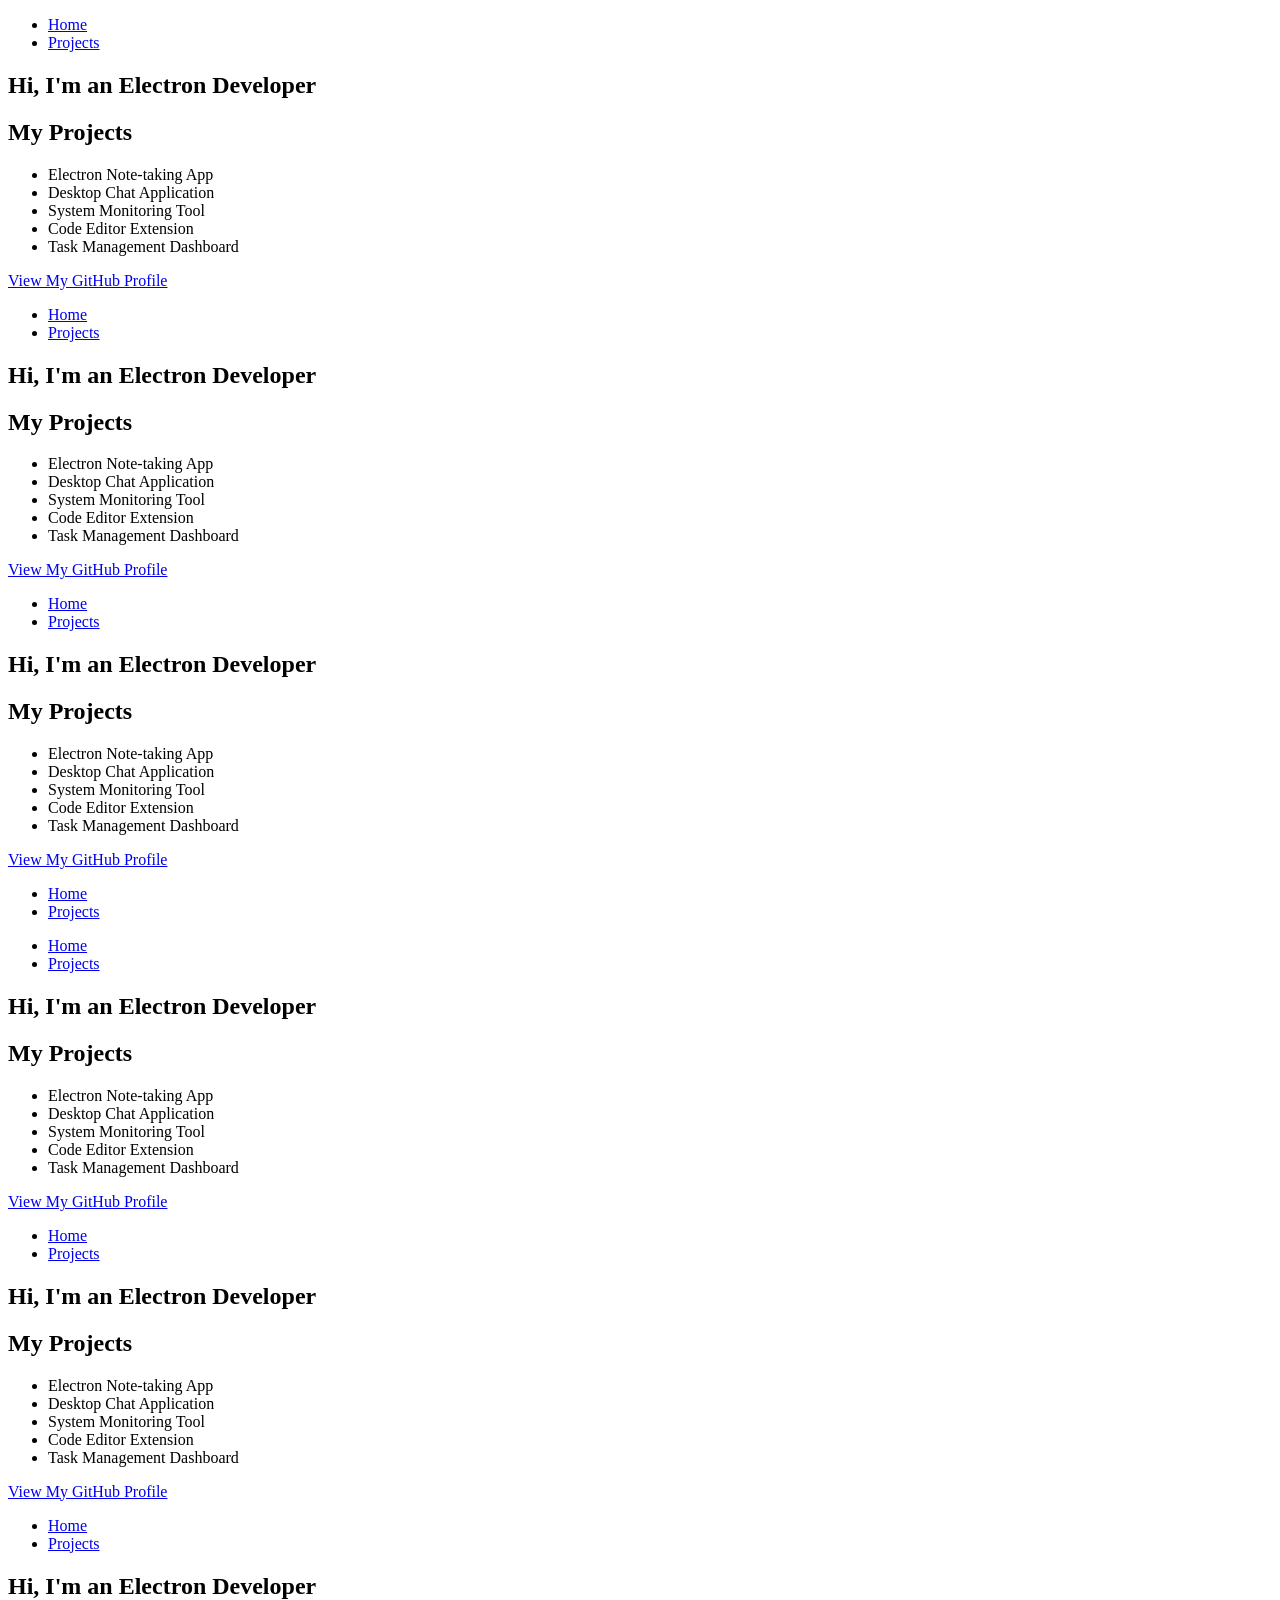
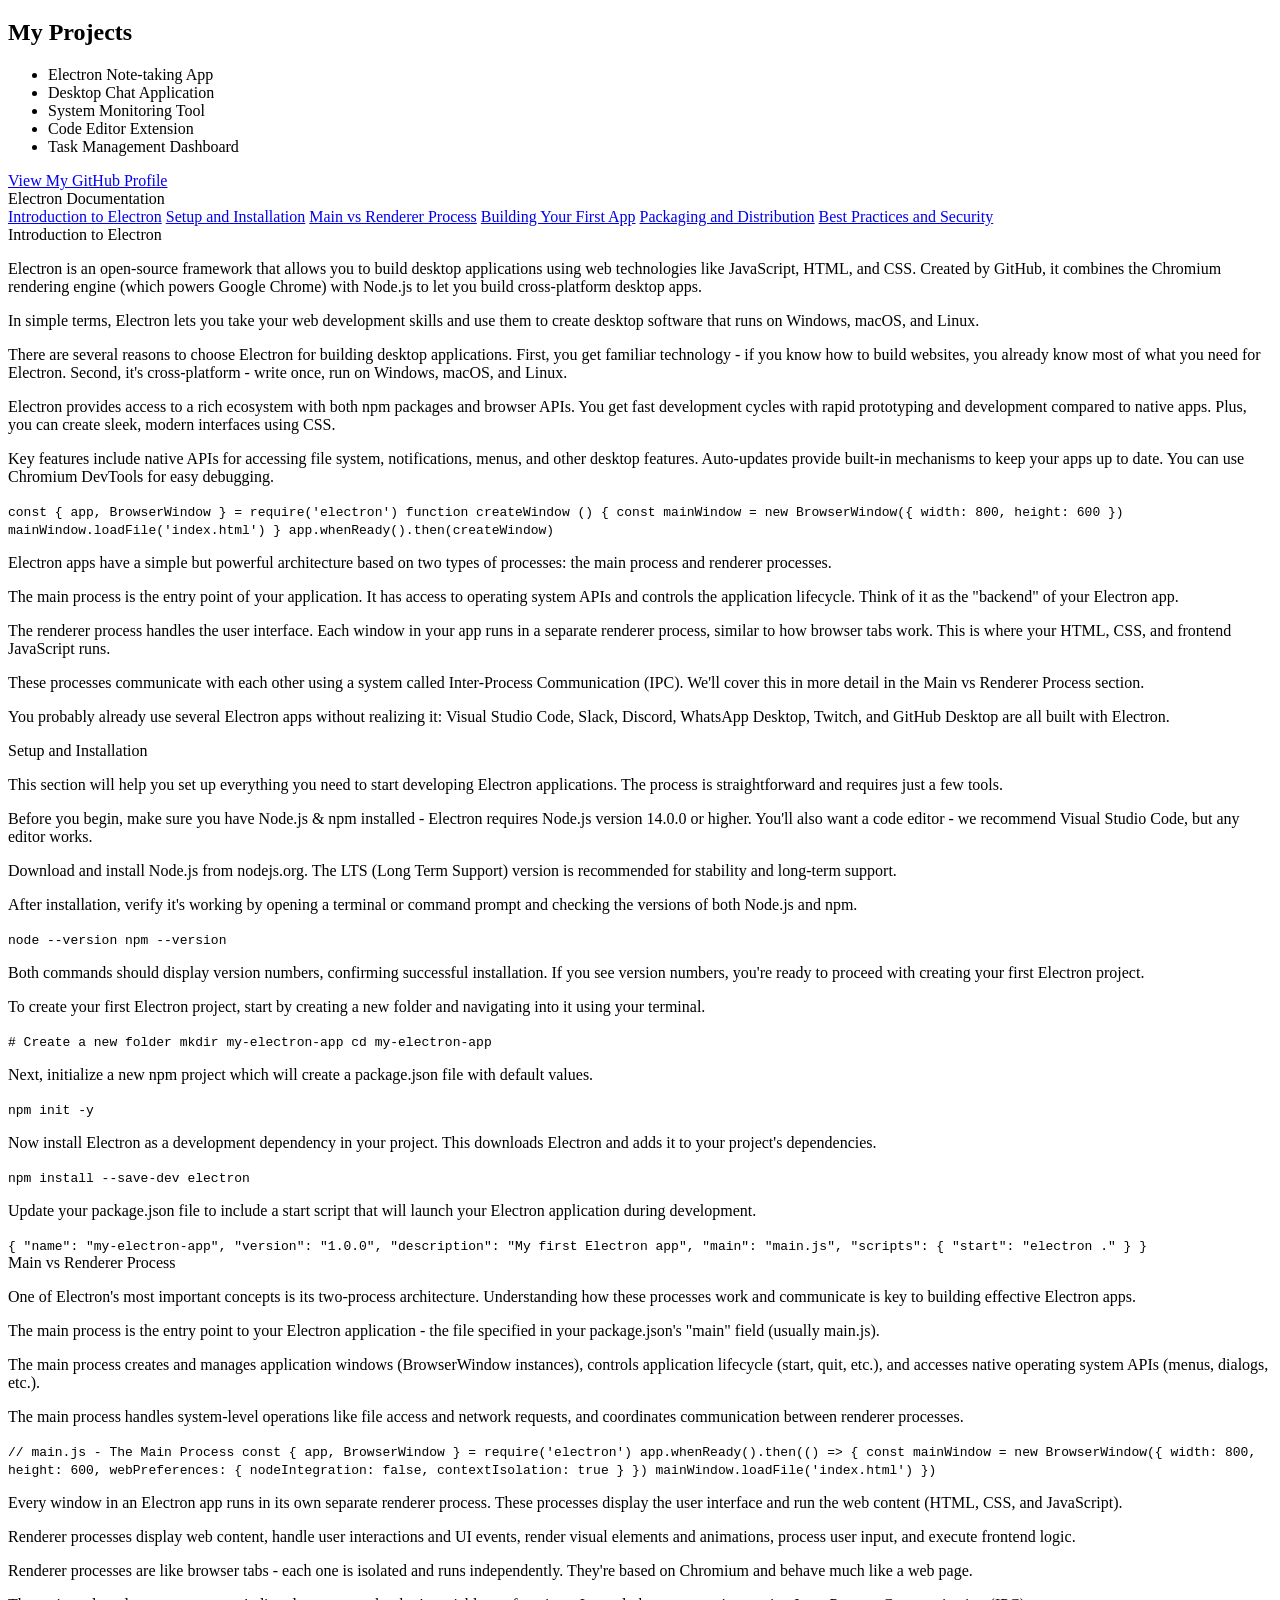
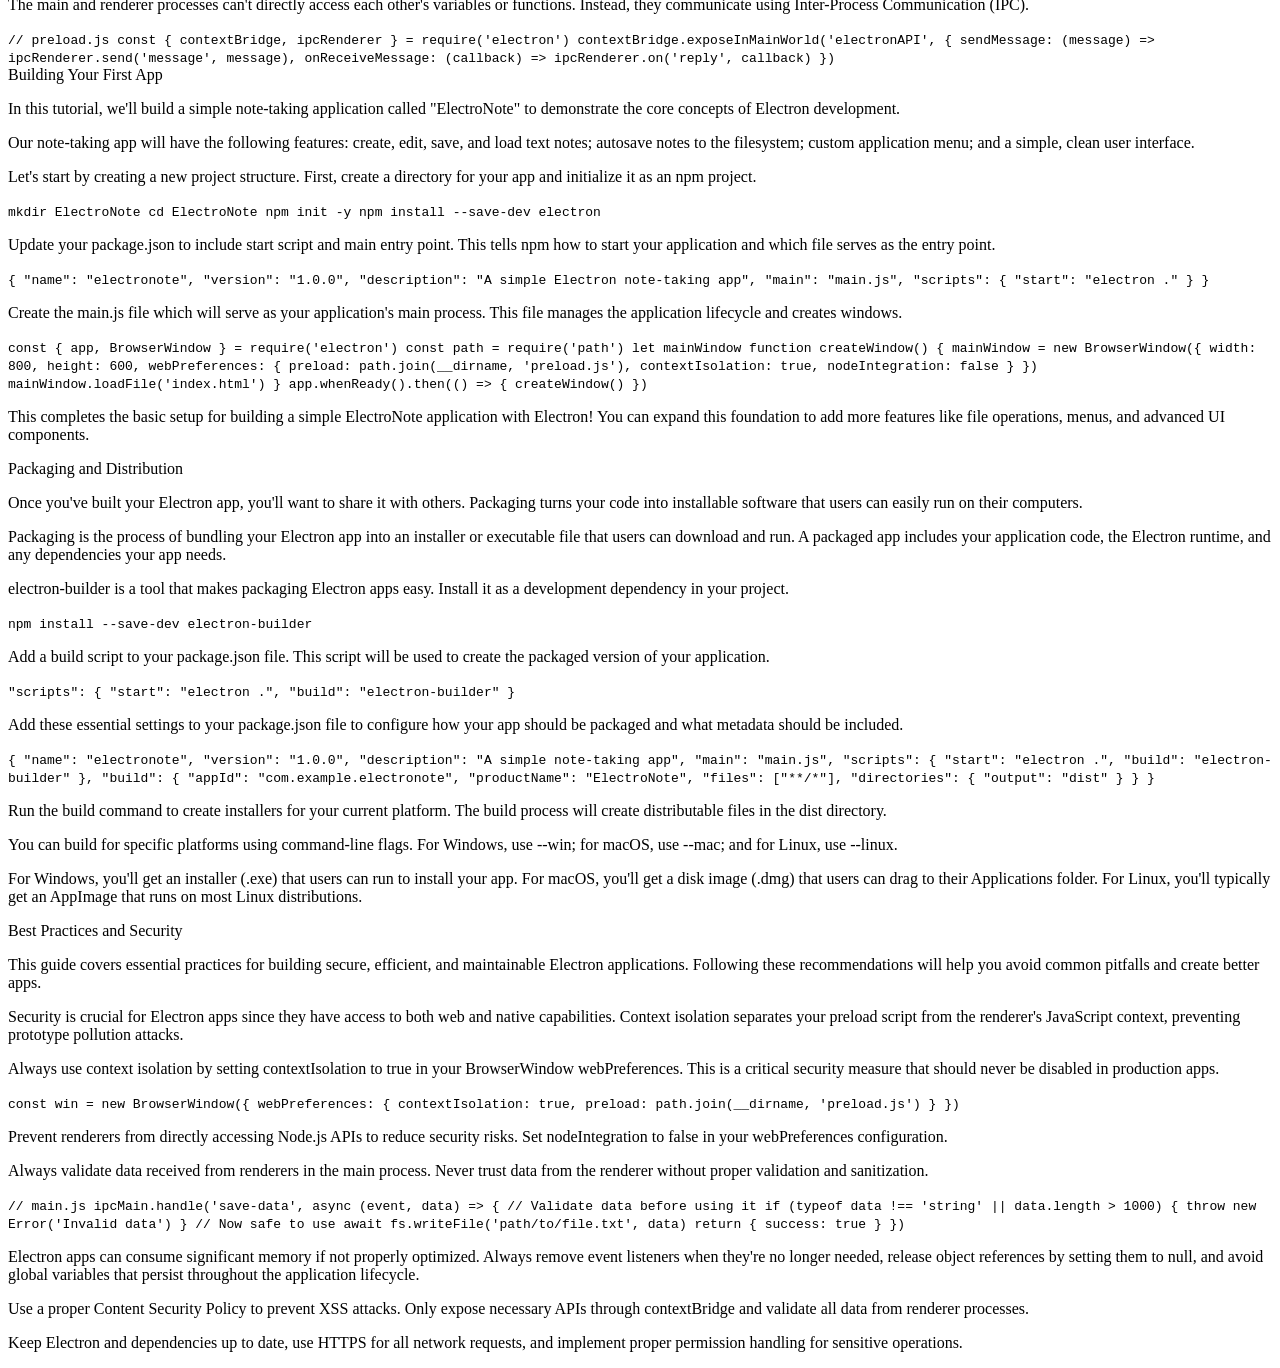
==== index.html @ 7d009755 "Create index.html" ====
<!DOCTYPE html>
<html lang="en">
<head>
  <meta charset="UTF-8">
  <meta name="viewport" content="width=device-width, initial-scale=1.0">
  <title>Electron Developer Portfolio</title>
  <link rel="stylesheet" href="styles.css">
  <style>
    @media screen and (max-width: 600px) {
      body {
        padding: 10px;
      }
      
      #navbar {
        flex-direction: column;
        align-items: center;
      }
      
      #welcome-section {
        padding: 30px 10px;
      }
      
      #projects {
        padding: 10px;
      }
      
      .project-tile {
        font-size: 0.9em;
        padding: 10px;
      }
    }
  </style>
</head>
<body>
  <nav id="navbar">
    <ul>
      <li><a href="#welcome-section">Home</a></li>
      <li><a href="#projects">Projects</a></li>
    </ul>
  </nav>

  <section id="welcome-section">
    <h1>Hi, I'm an Electron Developer</h1>
  </section>

  <section id="projects">
    <h2>My Projects</h2>
    <ul>
      <li class="project-tile">Electron Note-taking App</li>
      <li class="project-tile">Desktop Chat Application</li>
      <li class="project-tile">System Monitoring Tool</li>
      <li class="project-tile">Code Editor Extension</li>
      <li class="project-tile">Task Management Dashboard</li>
    </ul>
    <a href="https://github.com/yourusername" id="profile-link" target="_blank">View My GitHub Profile</a>
  </section>
</body>
</html>
<html lang="en">
<head>
  <meta charset="UTF-8">
  <meta name="viewport" content="width=device-width, initial-scale=1.0">
  <title>Electron Developer Portfolio</title>
  <link rel="stylesheet" href="styles.css">
  <style>
    @media screen and (max-width: 600px) {
      #navbar {
        flex-direction: column;
        align-items: center;
      }
      
      #welcome-section {
        padding: 30px 10px;
      }
      
      #projects {
        padding: 10px;
      }
      
      .project-tile {
        font-size: 0.9em;
        padding: 10px;
      }
    }
  </style>
</head>
<body>
  <nav id="navbar">
    <ul>
      <li><a href="#welcome-section">Home</a></li>
      <li><a href="#projects">Projects</a></li>
    </ul>
  </nav>

  <section id="welcome-section">
    <h1>Hi, I'm an Electron Developer</h1>
  </section>

  <section id="projects">
    <h2>My Projects</h2>
    <ul>
      <li class="project-tile">Electron Note-taking App</li>
      <li class="project-tile">Desktop Chat Application</li>
      <li class="project-tile">System Monitoring Tool</li>
      <li class="project-tile">Code Editor Extension</li>
      <li class="project-tile">Task Management Dashboard</li>
    </ul>
    <a href="https://github.com/yourusername" id="profile-link" target="_blank">View My GitHub Profile</a>
  </section>
</body>
</html>
<html lang="en">
<head>
  <meta charset="UTF-8">
  <meta name="viewport" content="width=device-width, initial-scale=1.0">
  <title>Electron Developer Portfolio</title>
  <link rel="stylesheet" href="styles.css">
  <style>
    @media screen and (max-width: 600px) {
      #navbar {
        flex-direction: column;
        align-items: center;
      }
      
      #welcome-section {
        padding: 30px 10px;
      }
      
      #projects {
        padding: 10px;
      }
      
      .project-tile {
        font-size: 0.9em;
        padding: 10px;
      }
    }
  </style>
  <style>
    @media screen and (max-width: 600px) {
      #navbar {
        flex-direction: column;
        align-items: center;
      }
      
      #welcome-section {
        padding: 30px 10px;
      }
      
      #projects {
        padding: 10px;
      }
      
      .project-tile {
        font-size: 0.9em;
        padding: 10px;
      }
    }
  </style>
</head>
<body>
  <nav id="navbar">
    <ul>
      <li><a href="#welcome-section">Home</a></li>
      <li><a href="#projects">Projects</a></li>
    </ul>
  </nav>

  <section id="welcome-section">
    <h1>Hi, I'm an Electron Developer</h1>
  </section>

  <section id="projects">
    <h2>My Projects</h2>
    <ul>
      <li class="project-tile">Electron Note-taking App</li>
      <li class="project-tile">Desktop Chat Application</li>
      <li class="project-tile">System Monitoring Tool</li>
      <li class="project-tile">Code Editor Extension</li>
      <li class="project-tile">Task Management Dashboard</li>
    </ul>
    <a href="https://github.com/yourusername" id="profile-link" target="_blank">View My GitHub Profile</a>
  </section>
</body>
</html>
<html lang="en">
<head>
  <meta charset="UTF-8">
  <meta name="viewport" content="width=device-width, initial-scale=1.0">
  <title>Electron Developer Portfolio</title>
  <link rel="stylesheet" href="styles.css">
</head>
<body>
<nav id="navbar">
  <ul>
    <li><a href="#welcome-section">Home</a></li>
    <li><a href="#projects">Projects</a></li>
  </ul>
    <ul>
      <li><a href="#welcome-section">Home</a></li>
      <li><a href="#projects">Projects</a></li>
    </ul>
  </nav>

  <section id="welcome-section">
    <h1>Hi, I'm an Electron Developer</h1>
  </section>

  <section id="projects">
    <h2>My Projects</h2>
    <ul>
      <li class="project-tile">Electron Note-taking App</li>
      <li class="project-tile">Desktop Chat Application</li>
      <li class="project-tile">System Monitoring Tool</li>
      <li class="project-tile">Code Editor Extension</li>
      <li class="project-tile">Task Management Dashboard</li>
    </ul>
    <a href="https://github.com/yourusername" id="profile-link" target="_blank">View My GitHub Profile</a>
  </section>
</body>
</html>
<html lang="en">
<head>
  <meta charset="UTF-8">
  <meta name="viewport" content="width=device-width, initial-scale=1.0">
  <title>Electron Developer Portfolio</title>
  <link rel="stylesheet" href="styles.css">
</head>
<body>
  <nav id="navbar">
    <ul>
      <li><a href="#welcome-section">Home</a></li>
      <li><a href="#projects">Projects</a></li>
    </ul>
  </nav>

  <section id="welcome-section">
    <h1>Hi, I'm an Electron Developer</h1>
  </section>

  <section id="projects">
    <h2>My Projects</h2>
    <ul>
      <li class="project-tile">Electron Note-taking App</li>
      <li class="project-tile">Desktop Chat Application</li>
      <li class="project-tile">System Monitoring Tool</li>
      <li class="project-tile">Code Editor Extension</li>
      <li class="project-tile">Task Management Dashboard</li>
    </ul>
    <a href="https://github.com/yourusername" id="profile-link" target="_blank">View My GitHub Profile</a>
  </section>
</body>
</html>
<html lang="en">
<head>
  <meta charset="UTF-8">
  <meta name="viewport" content="width=device-width, initial-scale=1.0">
  <title>Electron Developer Portfolio</title>
  <link rel="stylesheet" href="styles.css">
</head>
<body>
  <nav id="navbar">
    <ul>
      <li><a href="#welcome-section">Home</a></li>
      <li><a href="#projects">Projects</a></li>
    </ul>
  </nav>
  <section id="navbar"></section>

  <section id="welcome-section">
    <h1>Hi, I'm an Electron Developer</h1>
  </section>

  <section id="projects">
    <h2>My Projects</h2>
    <ul>
      <li class="project-tile">Electron Note-taking App</li>
      <li class="project-tile">Desktop Chat Application</li>
      <li class="project-tile">System Monitoring Tool</li>
      <li class="project-tile">Code Editor Extension</li>
      <li class="project-tile">Task Management Dashboard</li>
    </ul>
    <a href="https://github.com/yourusername" id="profile-link" target="_blank">View My GitHub Profile</a>
  </section>
</body>
</html>
<html lang="en">
<head>
  <meta charset="UTF-8">
  <meta name="viewport" content="width=device-width, initial-scale=1.0">
  <link rel="stylesheet" href="styles.css">
  <title>Electron App Development Documentation</title>
</head>
<body>
  <div class="container">
    <nav id="navbar">
      <header>Electron Documentation</header>
      <a class="nav-link" href="#Introduction_to_Electron">Introduction to Electron</a>
      <a class="nav-link" href="#Setup_and_Installation">Setup and Installation</a>
      <a class="nav-link" href="#Main_vs_Renderer_Process">Main vs Renderer Process</a>
      <a class="nav-link" href="#Building_Your_First_App">Building Your First App</a>
      <a class="nav-link" href="#Packaging_and_Distribution">Packaging and Distribution</a>
      <a class="nav-link" href="#Best_Practices_and_Security">Best Practices and Security</a>
    </nav>
    
    <main id="main-doc">
      <section class="main-section" id="Introduction_to_Electron">
        <header>Introduction to Electron</header>
        
        <p>Electron is an open-source framework that allows you to build desktop applications using web technologies like JavaScript, HTML, and CSS. Created by GitHub, it combines the Chromium rendering engine (which powers Google Chrome) with Node.js to let you build cross-platform desktop apps.</p>
        
        <p>In simple terms, Electron lets you take your web development skills and use them to create desktop software that runs on Windows, macOS, and Linux.</p>
        
        <p>There are several reasons to choose Electron for building desktop applications. First, you get familiar technology - if you know how to build websites, you already know most of what you need for Electron. Second, it's cross-platform - write once, run on Windows, macOS, and Linux.</p>
        
        <p>Electron provides access to a rich ecosystem with both npm packages and browser APIs. You get fast development cycles with rapid prototyping and development compared to native apps. Plus, you can create sleek, modern interfaces using CSS.</p>
        
        <p>Key features include native APIs for accessing file system, notifications, menus, and other desktop features. Auto-updates provide built-in mechanisms to keep your apps up to date. You can use Chromium DevTools for easy debugging.</p>
        
        <code>const { app, BrowserWindow } = require('electron')

function createWindow () {
  const mainWindow = new BrowserWindow({
    width: 800,
    height: 600
  })
  mainWindow.loadFile('index.html')
}

app.whenReady().then(createWindow)</code>
        
        <p>Electron apps have a simple but powerful architecture based on two types of processes: the main process and renderer processes.</p>
        
        <p>The main process is the entry point of your application. It has access to operating system APIs and controls the application lifecycle. Think of it as the "backend" of your Electron app.</p>
        
        <p>The renderer process handles the user interface. Each window in your app runs in a separate renderer process, similar to how browser tabs work. This is where your HTML, CSS, and frontend JavaScript runs.</p>
        
        <p>These processes communicate with each other using a system called Inter-Process Communication (IPC). We'll cover this in more detail in the Main vs Renderer Process section.</p>
        
        <p>You probably already use several Electron apps without realizing it: Visual Studio Code, Slack, Discord, WhatsApp Desktop, Twitch, and GitHub Desktop are all built with Electron.</p>
      </section>

      <section class="main-section" id="Setup_and_Installation">
        <header>Setup and Installation</header>
        
        <p>This section will help you set up everything you need to start developing Electron applications. The process is straightforward and requires just a few tools.</p>
        
        <p>Before you begin, make sure you have Node.js & npm installed - Electron requires Node.js version 14.0.0 or higher. You'll also want a code editor - we recommend Visual Studio Code, but any editor works.</p>
        
        <p>Download and install Node.js from nodejs.org. The LTS (Long Term Support) version is recommended for stability and long-term support.</p>
        
        <p>After installation, verify it's working by opening a terminal or command prompt and checking the versions of both Node.js and npm.</p>
        
        <code>node --version
npm --version</code>
        
        <p>Both commands should display version numbers, confirming successful installation. If you see version numbers, you're ready to proceed with creating your first Electron project.</p>
        
        <p>To create your first Electron project, start by creating a new folder and navigating into it using your terminal.</p>
        
        <code># Create a new folder
mkdir my-electron-app
cd my-electron-app</code>
        
        <p>Next, initialize a new npm project which will create a package.json file with default values.</p>
        
        <code>npm init -y</code>
        
        <p>Now install Electron as a development dependency in your project. This downloads Electron and adds it to your project's dependencies.</p>
        
        <code>npm install --save-dev electron</code>
        
        <p>Update your package.json file to include a start script that will launch your Electron application during development.</p>
        
        <code>{
  "name": "my-electron-app",
  "version": "1.0.0",
  "description": "My first Electron app",
  "main": "main.js",
  "scripts": {
    "start": "electron ."
  }
}</code>
      </section>

      <section class="main-section" id="Main_vs_Renderer_Process">
        <header>Main vs Renderer Process</header>
        
        <p>One of Electron's most important concepts is its two-process architecture. Understanding how these processes work and communicate is key to building effective Electron apps.</p>
        
        <p>The main process is the entry point to your Electron application - the file specified in your package.json's "main" field (usually main.js).</p>
        
        <p>The main process creates and manages application windows (BrowserWindow instances), controls application lifecycle (start, quit, etc.), and accesses native operating system APIs (menus, dialogs, etc.).</p>
        
        <p>The main process handles system-level operations like file access and network requests, and coordinates communication between renderer processes.</p>
        
        <code>// main.js - The Main Process
const { app, BrowserWindow } = require('electron')

app.whenReady().then(() => {
  const mainWindow = new BrowserWindow({
    width: 800,
    height: 600,
    webPreferences: {
      nodeIntegration: false,
      contextIsolation: true
    }
  })
  
  mainWindow.loadFile('index.html')
})</code>
        
        <p>Every window in an Electron app runs in its own separate renderer process. These processes display the user interface and run the web content (HTML, CSS, and JavaScript).</p>
        
        <p>Renderer processes display web content, handle user interactions and UI events, render visual elements and animations, process user input, and execute frontend logic.</p>
        
        <p>Renderer processes are like browser tabs - each one is isolated and runs independently. They're based on Chromium and behave much like a web page.</p>
        
        <p>The main and renderer processes can't directly access each other's variables or functions. Instead, they communicate using Inter-Process Communication (IPC).</p>
        
        <code>// preload.js
const { contextBridge, ipcRenderer } = require('electron')

contextBridge.exposeInMainWorld('electronAPI', {
  sendMessage: (message) => ipcRenderer.send('message', message),
  onReceiveMessage: (callback) => ipcRenderer.on('reply', callback)
})</code>
      </section>

      <section class="main-section" id="Building_Your_First_App">
        <header>Building Your First App</header>
        
        <p>In this tutorial, we'll build a simple note-taking application called "ElectroNote" to demonstrate the core concepts of Electron development.</p>
        
        <p>Our note-taking app will have the following features: create, edit, save, and load text notes; autosave notes to the filesystem; custom application menu; and a simple, clean user interface.</p>
        
        <p>Let's start by creating a new project structure. First, create a directory for your app and initialize it as an npm project.</p>
        
        <code>mkdir ElectroNote
cd ElectroNote
npm init -y
npm install --save-dev electron</code>
        
        <p>Update your package.json to include start script and main entry point. This tells npm how to start your application and which file serves as the entry point.</p>
        
        <code>{
  "name": "electronote",
  "version": "1.0.0",
  "description": "A simple Electron note-taking app",
  "main": "main.js",
  "scripts": {
    "start": "electron ."
  }
}</code>
        
        <p>Create the main.js file which will serve as your application's main process. This file manages the application lifecycle and creates windows.</p>
        
        <code>const { app, BrowserWindow } = require('electron')
const path = require('path')

let mainWindow

function createWindow() {
  mainWindow = new BrowserWindow({
    width: 800,
    height: 600,
    webPreferences: {
      preload: path.join(__dirname, 'preload.js'),
      contextIsolation: true,
      nodeIntegration: false
    }
  })

  mainWindow.loadFile('index.html')
}

app.whenReady().then(() => {
  createWindow()
})</code>
        
        <p>This completes the basic setup for building a simple ElectroNote application with Electron! You can expand this foundation to add more features like file operations, menus, and advanced UI components.</p>
      </section>

      <section class="main-section" id="Packaging_and_Distribution">
        <header>Packaging and Distribution</header>
        
        <p>Once you've built your Electron app, you'll want to share it with others. Packaging turns your code into installable software that users can easily run on their computers.</p>
        
        <p>Packaging is the process of bundling your Electron app into an installer or executable file that users can download and run. A packaged app includes your application code, the Electron runtime, and any dependencies your app needs.</p>
        
        <p>electron-builder is a tool that makes packaging Electron apps easy. Install it as a development dependency in your project.</p>
        
        <code>npm install --save-dev electron-builder</code>
        
        <p>Add a build script to your package.json file. This script will be used to create the packaged version of your application.</p>
        
        <code>"scripts": {
  "start": "electron .",
  "build": "electron-builder"
}</code>
        
        <p>Add these essential settings to your package.json file to configure how your app should be packaged and what metadata should be included.</p>
        
        <code>{
  "name": "electronote",
  "version": "1.0.0",
  "description": "A simple note-taking app",
  "main": "main.js",
  "scripts": {
    "start": "electron .",
    "build": "electron-builder"
  },
  "build": {
    "appId": "com.example.electronote",
    "productName": "ElectroNote",
    "files": ["**/*"],
    "directories": {
      "output": "dist"
    }
  }
}</code>
        
        <p>Run the build command to create installers for your current platform. The build process will create distributable files in the dist directory.</p>
        
        <p>You can build for specific platforms using command-line flags. For Windows, use --win; for macOS, use --mac; and for Linux, use --linux.</p>
        
        <p>For Windows, you'll get an installer (.exe) that users can run to install your app. For macOS, you'll get a disk image (.dmg) that users can drag to their Applications folder. For Linux, you'll typically get an AppImage that runs on most Linux distributions.</p>
      </section>

      <section class="main-section" id="Best_Practices_and_Security">
        <header>Best Practices and Security</header>
        
        <p>This guide covers essential practices for building secure, efficient, and maintainable Electron applications. Following these recommendations will help you avoid common pitfalls and create better apps.</p>
        
        <p>Security is crucial for Electron apps since they have access to both web and native capabilities. Context isolation separates your preload script from the renderer's JavaScript context, preventing prototype pollution attacks.</p>
        
        <p>Always use context isolation by setting contextIsolation to true in your BrowserWindow webPreferences. This is a critical security measure that should never be disabled in production apps.</p>
        
        <code>const win = new BrowserWindow({
  webPreferences: {
    contextIsolation: true,
    preload: path.join(__dirname, 'preload.js')
  }
})</code>
        
        <p>Prevent renderers from directly accessing Node.js APIs to reduce security risks. Set nodeIntegration to false in your webPreferences configuration.</p>
        
        <p>Always validate data received from renderers in the main process. Never trust data from the renderer without proper validation and sanitization.</p>
        
        <code>// main.js
ipcMain.handle('save-data', async (event, data) => {
  // Validate data before using it
  if (typeof data !== 'string' || data.length > 1000) {
    throw new Error('Invalid data')
  }
  
  // Now safe to use
  await fs.writeFile('path/to/file.txt', data)
  return { success: true }
})</code>
        
        <p>Electron apps can consume significant memory if not properly optimized. Always remove event listeners when they're no longer needed, release object references by setting them to null, and avoid global variables that persist throughout the application lifecycle.</p>
        
        <p>Use a proper Content Security Policy to prevent XSS attacks. Only expose necessary APIs through contextBridge and validate all data from renderer processes.</p>
        
        <p>Keep Electron and dependencies up to date, use HTTPS for all network requests, and implement proper permission handling for sensitive operations.</p>
      </section>
    </main>
  </div>
</body>
</html>
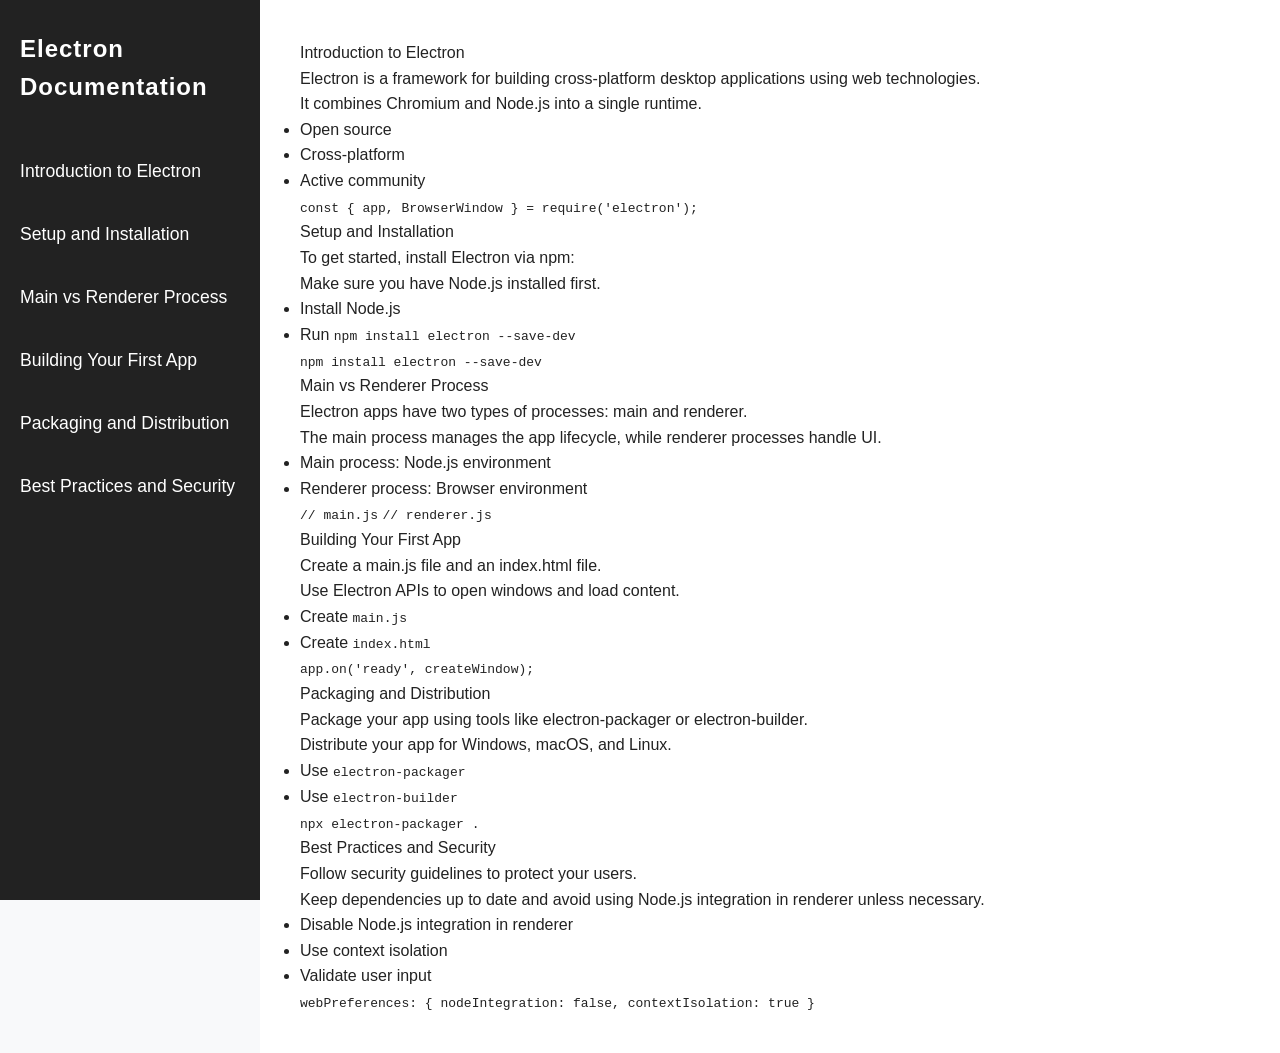
==== commit 562f7ac4: "last edit" ====
--- a/index.html
+++ b/index.html
@@ -3,293 +3,8 @@
 <head>
   <meta charset="UTF-8">
   <meta name="viewport" content="width=device-width, initial-scale=1.0">
-  <title>Electron Developer Portfolio</title>
+  <title>Electron App Development Documentation</title>
   <link rel="stylesheet" href="styles.css">
-  <style>
-    @media screen and (max-width: 600px) {
-      body {
-        padding: 10px;
-      }
-      
-      #navbar {
-        flex-direction: column;
-        align-items: center;
-      }
-      
-      #welcome-section {
-        padding: 30px 10px;
-      }
-      
-      #projects {
-        padding: 10px;
-      }
-      
-      .project-tile {
-        font-size: 0.9em;
-        padding: 10px;
-      }
-    }
-  </style>
-</head>
-<body>
-  <nav id="navbar">
-    <ul>
-      <li><a href="#welcome-section">Home</a></li>
-      <li><a href="#projects">Projects</a></li>
-    </ul>
-  </nav>
-
-  <section id="welcome-section">
-    <h1>Hi, I'm an Electron Developer</h1>
-  </section>
-
-  <section id="projects">
-    <h2>My Projects</h2>
-    <ul>
-      <li class="project-tile">Electron Note-taking App</li>
-      <li class="project-tile">Desktop Chat Application</li>
-      <li class="project-tile">System Monitoring Tool</li>
-      <li class="project-tile">Code Editor Extension</li>
-      <li class="project-tile">Task Management Dashboard</li>
-    </ul>
-    <a href="https://github.com/yourusername" id="profile-link" target="_blank">View My GitHub Profile</a>
-  </section>
-</body>
-</html>
-<html lang="en">
-<head>
-  <meta charset="UTF-8">
-  <meta name="viewport" content="width=device-width, initial-scale=1.0">
-  <title>Electron Developer Portfolio</title>
-  <link rel="stylesheet" href="styles.css">
-  <style>
-    @media screen and (max-width: 600px) {
-      #navbar {
-        flex-direction: column;
-        align-items: center;
-      }
-      
-      #welcome-section {
-        padding: 30px 10px;
-      }
-      
-      #projects {
-        padding: 10px;
-      }
-      
-      .project-tile {
-        font-size: 0.9em;
-        padding: 10px;
-      }
-    }
-  </style>
-</head>
-<body>
-  <nav id="navbar">
-    <ul>
-      <li><a href="#welcome-section">Home</a></li>
-      <li><a href="#projects">Projects</a></li>
-    </ul>
-  </nav>
-
-  <section id="welcome-section">
-    <h1>Hi, I'm an Electron Developer</h1>
-  </section>
-
-  <section id="projects">
-    <h2>My Projects</h2>
-    <ul>
-      <li class="project-tile">Electron Note-taking App</li>
-      <li class="project-tile">Desktop Chat Application</li>
-      <li class="project-tile">System Monitoring Tool</li>
-      <li class="project-tile">Code Editor Extension</li>
-      <li class="project-tile">Task Management Dashboard</li>
-    </ul>
-    <a href="https://github.com/yourusername" id="profile-link" target="_blank">View My GitHub Profile</a>
-  </section>
-</body>
-</html>
-<html lang="en">
-<head>
-  <meta charset="UTF-8">
-  <meta name="viewport" content="width=device-width, initial-scale=1.0">
-  <title>Electron Developer Portfolio</title>
-  <link rel="stylesheet" href="styles.css">
-  <style>
-    @media screen and (max-width: 600px) {
-      #navbar {
-        flex-direction: column;
-        align-items: center;
-      }
-      
-      #welcome-section {
-        padding: 30px 10px;
-      }
-      
-      #projects {
-        padding: 10px;
-      }
-      
-      .project-tile {
-        font-size: 0.9em;
-        padding: 10px;
-      }
-    }
-  </style>
-  <style>
-    @media screen and (max-width: 600px) {
-      #navbar {
-        flex-direction: column;
-        align-items: center;
-      }
-      
-      #welcome-section {
-        padding: 30px 10px;
-      }
-      
-      #projects {
-        padding: 10px;
-      }
-      
-      .project-tile {
-        font-size: 0.9em;
-        padding: 10px;
-      }
-    }
-  </style>
-</head>
-<body>
-  <nav id="navbar">
-    <ul>
-      <li><a href="#welcome-section">Home</a></li>
-      <li><a href="#projects">Projects</a></li>
-    </ul>
-  </nav>
-
-  <section id="welcome-section">
-    <h1>Hi, I'm an Electron Developer</h1>
-  </section>
-
-  <section id="projects">
-    <h2>My Projects</h2>
-    <ul>
-      <li class="project-tile">Electron Note-taking App</li>
-      <li class="project-tile">Desktop Chat Application</li>
-      <li class="project-tile">System Monitoring Tool</li>
-      <li class="project-tile">Code Editor Extension</li>
-      <li class="project-tile">Task Management Dashboard</li>
-    </ul>
-    <a href="https://github.com/yourusername" id="profile-link" target="_blank">View My GitHub Profile</a>
-  </section>
-</body>
-</html>
-<html lang="en">
-<head>
-  <meta charset="UTF-8">
-  <meta name="viewport" content="width=device-width, initial-scale=1.0">
-  <title>Electron Developer Portfolio</title>
-  <link rel="stylesheet" href="styles.css">
-</head>
-<body>
-<nav id="navbar">
-  <ul>
-    <li><a href="#welcome-section">Home</a></li>
-    <li><a href="#projects">Projects</a></li>
-  </ul>
-    <ul>
-      <li><a href="#welcome-section">Home</a></li>
-      <li><a href="#projects">Projects</a></li>
-    </ul>
-  </nav>
-
-  <section id="welcome-section">
-    <h1>Hi, I'm an Electron Developer</h1>
-  </section>
-
-  <section id="projects">
-    <h2>My Projects</h2>
-    <ul>
-      <li class="project-tile">Electron Note-taking App</li>
-      <li class="project-tile">Desktop Chat Application</li>
-      <li class="project-tile">System Monitoring Tool</li>
-      <li class="project-tile">Code Editor Extension</li>
-      <li class="project-tile">Task Management Dashboard</li>
-    </ul>
-    <a href="https://github.com/yourusername" id="profile-link" target="_blank">View My GitHub Profile</a>
-  </section>
-</body>
-</html>
-<html lang="en">
-<head>
-  <meta charset="UTF-8">
-  <meta name="viewport" content="width=device-width, initial-scale=1.0">
-  <title>Electron Developer Portfolio</title>
-  <link rel="stylesheet" href="styles.css">
-</head>
-<body>
-  <nav id="navbar">
-    <ul>
-      <li><a href="#welcome-section">Home</a></li>
-      <li><a href="#projects">Projects</a></li>
-    </ul>
-  </nav>
-
-  <section id="welcome-section">
-    <h1>Hi, I'm an Electron Developer</h1>
-  </section>
-
-  <section id="projects">
-    <h2>My Projects</h2>
-    <ul>
-      <li class="project-tile">Electron Note-taking App</li>
-      <li class="project-tile">Desktop Chat Application</li>
-      <li class="project-tile">System Monitoring Tool</li>
-      <li class="project-tile">Code Editor Extension</li>
-      <li class="project-tile">Task Management Dashboard</li>
-    </ul>
-    <a href="https://github.com/yourusername" id="profile-link" target="_blank">View My GitHub Profile</a>
-  </section>
-</body>
-</html>
-<html lang="en">
-<head>
-  <meta charset="UTF-8">
-  <meta name="viewport" content="width=device-width, initial-scale=1.0">
-  <title>Electron Developer Portfolio</title>
-  <link rel="stylesheet" href="styles.css">
-</head>
-<body>
-  <nav id="navbar">
-    <ul>
-      <li><a href="#welcome-section">Home</a></li>
-      <li><a href="#projects">Projects</a></li>
-    </ul>
-  </nav>
-  <section id="navbar"></section>
-
-  <section id="welcome-section">
-    <h1>Hi, I'm an Electron Developer</h1>
-  </section>
-
-  <section id="projects">
-    <h2>My Projects</h2>
-    <ul>
-      <li class="project-tile">Electron Note-taking App</li>
-      <li class="project-tile">Desktop Chat Application</li>
-      <li class="project-tile">System Monitoring Tool</li>
-      <li class="project-tile">Code Editor Extension</li>
-      <li class="project-tile">Task Management Dashboard</li>
-    </ul>
-    <a href="https://github.com/yourusername" id="profile-link" target="_blank">View My GitHub Profile</a>
-  </section>
-</body>
-</html>
-<html lang="en">
-<head>
-  <meta charset="UTF-8">
-  <meta name="viewport" content="width=device-width, initial-scale=1.0">
-  <link rel="stylesheet" href="styles.css">
-  <title>Electron App Development Documentation</title>
 </head>
 <body>
   <div class="container">
@@ -304,269 +19,77 @@
     </nav>
     
     <main id="main-doc">
+
       <section class="main-section" id="Introduction_to_Electron">
         <header>Introduction to Electron</header>
-        
-        <p>Electron is an open-source framework that allows you to build desktop applications using web technologies like JavaScript, HTML, and CSS. Created by GitHub, it combines the Chromium rendering engine (which powers Google Chrome) with Node.js to let you build cross-platform desktop apps.</p>
-        
-        <p>In simple terms, Electron lets you take your web development skills and use them to create desktop software that runs on Windows, macOS, and Linux.</p>
-        
-        <p>There are several reasons to choose Electron for building desktop applications. First, you get familiar technology - if you know how to build websites, you already know most of what you need for Electron. Second, it's cross-platform - write once, run on Windows, macOS, and Linux.</p>
-        
-        <p>Electron provides access to a rich ecosystem with both npm packages and browser APIs. You get fast development cycles with rapid prototyping and development compared to native apps. Plus, you can create sleek, modern interfaces using CSS.</p>
-        
-        <p>Key features include native APIs for accessing file system, notifications, menus, and other desktop features. Auto-updates provide built-in mechanisms to keep your apps up to date. You can use Chromium DevTools for easy debugging.</p>
-        
-        <code>const { app, BrowserWindow } = require('electron')
-
-function createWindow () {
-  const mainWindow = new BrowserWindow({
-    width: 800,
-    height: 600
-  })
-  mainWindow.loadFile('index.html')
-}
-
-app.whenReady().then(createWindow)</code>
-        
-        <p>Electron apps have a simple but powerful architecture based on two types of processes: the main process and renderer processes.</p>
-        
-        <p>The main process is the entry point of your application. It has access to operating system APIs and controls the application lifecycle. Think of it as the "backend" of your Electron app.</p>
-        
-        <p>The renderer process handles the user interface. Each window in your app runs in a separate renderer process, similar to how browser tabs work. This is where your HTML, CSS, and frontend JavaScript runs.</p>
-        
-        <p>These processes communicate with each other using a system called Inter-Process Communication (IPC). We'll cover this in more detail in the Main vs Renderer Process section.</p>
-        
-        <p>You probably already use several Electron apps without realizing it: Visual Studio Code, Slack, Discord, WhatsApp Desktop, Twitch, and GitHub Desktop are all built with Electron.</p>
+        <p>Electron is a framework for building cross-platform desktop applications using web technologies.</p>
+        <p>It combines Chromium and Node.js into a single runtime.</p>
+        <ul>
+          <li>Open source</li>
+          <li>Cross-platform</li>
+          <li>Active community</li>
+        </ul>
+        <code>const { app, BrowserWindow } = require('electron');</code>
       </section>
 
       <section class="main-section" id="Setup_and_Installation">
         <header>Setup and Installation</header>
-        
-        <p>This section will help you set up everything you need to start developing Electron applications. The process is straightforward and requires just a few tools.</p>
-        
-        <p>Before you begin, make sure you have Node.js & npm installed - Electron requires Node.js version 14.0.0 or higher. You'll also want a code editor - we recommend Visual Studio Code, but any editor works.</p>
-        
-        <p>Download and install Node.js from nodejs.org. The LTS (Long Term Support) version is recommended for stability and long-term support.</p>
-        
-        <p>After installation, verify it's working by opening a terminal or command prompt and checking the versions of both Node.js and npm.</p>
-        
-        <code>node --version
-npm --version</code>
-        
-        <p>Both commands should display version numbers, confirming successful installation. If you see version numbers, you're ready to proceed with creating your first Electron project.</p>
-        
-        <p>To create your first Electron project, start by creating a new folder and navigating into it using your terminal.</p>
-        
-        <code># Create a new folder
-mkdir my-electron-app
-cd my-electron-app</code>
-        
-        <p>Next, initialize a new npm project which will create a package.json file with default values.</p>
-        
-        <code>npm init -y</code>
-        
-        <p>Now install Electron as a development dependency in your project. This downloads Electron and adds it to your project's dependencies.</p>
-        
-        <code>npm install --save-dev electron</code>
-        
-        <p>Update your package.json file to include a start script that will launch your Electron application during development.</p>
-        
-        <code>{
-  "name": "my-electron-app",
-  "version": "1.0.0",
-  "description": "My first Electron app",
-  "main": "main.js",
-  "scripts": {
-    "start": "electron ."
-  }
-}</code>
+        <p>To get started, install Electron via npm:</p>
+        <p>Make sure you have Node.js installed first.</p>
+        <ul>
+          <li>Install Node.js</li>
+          <li>Run <code>npm install electron --save-dev</code></li>
+        </ul>
+        <code>npm install electron --save-dev</code>
       </section>
 
       <section class="main-section" id="Main_vs_Renderer_Process">
         <header>Main vs Renderer Process</header>
-        
-        <p>One of Electron's most important concepts is its two-process architecture. Understanding how these processes work and communicate is key to building effective Electron apps.</p>
-        
-        <p>The main process is the entry point to your Electron application - the file specified in your package.json's "main" field (usually main.js).</p>
-        
-        <p>The main process creates and manages application windows (BrowserWindow instances), controls application lifecycle (start, quit, etc.), and accesses native operating system APIs (menus, dialogs, etc.).</p>
-        
-        <p>The main process handles system-level operations like file access and network requests, and coordinates communication between renderer processes.</p>
-        
-        <code>// main.js - The Main Process
-const { app, BrowserWindow } = require('electron')
-
-app.whenReady().then(() => {
-  const mainWindow = new BrowserWindow({
-    width: 800,
-    height: 600,
-    webPreferences: {
-      nodeIntegration: false,
-      contextIsolation: true
-    }
-  })
-  
-  mainWindow.loadFile('index.html')
-})</code>
-        
-        <p>Every window in an Electron app runs in its own separate renderer process. These processes display the user interface and run the web content (HTML, CSS, and JavaScript).</p>
-        
-        <p>Renderer processes display web content, handle user interactions and UI events, render visual elements and animations, process user input, and execute frontend logic.</p>
-        
-        <p>Renderer processes are like browser tabs - each one is isolated and runs independently. They're based on Chromium and behave much like a web page.</p>
-        
-        <p>The main and renderer processes can't directly access each other's variables or functions. Instead, they communicate using Inter-Process Communication (IPC).</p>
-        
-        <code>// preload.js
-const { contextBridge, ipcRenderer } = require('electron')
-
-contextBridge.exposeInMainWorld('electronAPI', {
-  sendMessage: (message) => ipcRenderer.send('message', message),
-  onReceiveMessage: (callback) => ipcRenderer.on('reply', callback)
-})</code>
+        <p>Electron apps have two types of processes: main and renderer.</p>
+        <p>The main process manages the app lifecycle, while renderer processes handle UI.</p>
+        <ul>
+          <li>Main process: Node.js environment</li>
+          <li>Renderer process: Browser environment</li>
+        </ul>
+        <code>// main.js</code>
+        <code>// renderer.js</code>
       </section>
 
       <section class="main-section" id="Building_Your_First_App">
         <header>Building Your First App</header>
-        
-        <p>In this tutorial, we'll build a simple note-taking application called "ElectroNote" to demonstrate the core concepts of Electron development.</p>
-        
-        <p>Our note-taking app will have the following features: create, edit, save, and load text notes; autosave notes to the filesystem; custom application menu; and a simple, clean user interface.</p>
-        
-        <p>Let's start by creating a new project structure. First, create a directory for your app and initialize it as an npm project.</p>
-        
-        <code>mkdir ElectroNote
-cd ElectroNote
-npm init -y
-npm install --save-dev electron</code>
-        
-        <p>Update your package.json to include start script and main entry point. This tells npm how to start your application and which file serves as the entry point.</p>
-        
-        <code>{
-  "name": "electronote",
-  "version": "1.0.0",
-  "description": "A simple Electron note-taking app",
-  "main": "main.js",
-  "scripts": {
-    "start": "electron ."
-  }
-}</code>
-        
-        <p>Create the main.js file which will serve as your application's main process. This file manages the application lifecycle and creates windows.</p>
-        
-        <code>const { app, BrowserWindow } = require('electron')
-const path = require('path')
-
-let mainWindow
-
-function createWindow() {
-  mainWindow = new BrowserWindow({
-    width: 800,
-    height: 600,
-    webPreferences: {
-      preload: path.join(__dirname, 'preload.js'),
-      contextIsolation: true,
-      nodeIntegration: false
-    }
-  })
-
-  mainWindow.loadFile('index.html')
-}
-
-app.whenReady().then(() => {
-  createWindow()
-})</code>
-        
-        <p>This completes the basic setup for building a simple ElectroNote application with Electron! You can expand this foundation to add more features like file operations, menus, and advanced UI components.</p>
+        <p>Create a main.js file and an index.html file.</p>
+        <p>Use Electron APIs to open windows and load content.</p>
+        <ul>
+          <li>Create <code>main.js</code></li>
+          <li>Create <code>index.html</code></li>
+        </ul>
+        <code>app.on('ready', createWindow);</code>
       </section>
 
       <section class="main-section" id="Packaging_and_Distribution">
         <header>Packaging and Distribution</header>
-        
-        <p>Once you've built your Electron app, you'll want to share it with others. Packaging turns your code into installable software that users can easily run on their computers.</p>
-        
-        <p>Packaging is the process of bundling your Electron app into an installer or executable file that users can download and run. A packaged app includes your application code, the Electron runtime, and any dependencies your app needs.</p>
-        
-        <p>electron-builder is a tool that makes packaging Electron apps easy. Install it as a development dependency in your project.</p>
-        
-        <code>npm install --save-dev electron-builder</code>
-        
-        <p>Add a build script to your package.json file. This script will be used to create the packaged version of your application.</p>
-        
-        <code>"scripts": {
-  "start": "electron .",
-  "build": "electron-builder"
-}</code>
-        
-        <p>Add these essential settings to your package.json file to configure how your app should be packaged and what metadata should be included.</p>
-        
-        <code>{
-  "name": "electronote",
-  "version": "1.0.0",
-  "description": "A simple note-taking app",
-  "main": "main.js",
-  "scripts": {
-    "start": "electron .",
-    "build": "electron-builder"
-  },
-  "build": {
-    "appId": "com.example.electronote",
-    "productName": "ElectroNote",
-    "files": ["**/*"],
-    "directories": {
-      "output": "dist"
-    }
-  }
-}</code>
-        
-        <p>Run the build command to create installers for your current platform. The build process will create distributable files in the dist directory.</p>
-        
-        <p>You can build for specific platforms using command-line flags. For Windows, use --win; for macOS, use --mac; and for Linux, use --linux.</p>
-        
-        <p>For Windows, you'll get an installer (.exe) that users can run to install your app. For macOS, you'll get a disk image (.dmg) that users can drag to their Applications folder. For Linux, you'll typically get an AppImage that runs on most Linux distributions.</p>
+        <p>Package your app using tools like electron-packager or electron-builder.</p>
+        <p>Distribute your app for Windows, macOS, and Linux.</p>
+        <ul>
+          <li>Use <code>electron-packager</code></li>
+          <li>Use <code>electron-builder</code></li>
+        </ul>
+        <code>npx electron-packager .</code>
       </section>
 
       <section class="main-section" id="Best_Practices_and_Security">
         <header>Best Practices and Security</header>
-        
-        <p>This guide covers essential practices for building secure, efficient, and maintainable Electron applications. Following these recommendations will help you avoid common pitfalls and create better apps.</p>
-        
-        <p>Security is crucial for Electron apps since they have access to both web and native capabilities. Context isolation separates your preload script from the renderer's JavaScript context, preventing prototype pollution attacks.</p>
-        
-        <p>Always use context isolation by setting contextIsolation to true in your BrowserWindow webPreferences. This is a critical security measure that should never be disabled in production apps.</p>
-        
-        <code>const win = new BrowserWindow({
-  webPreferences: {
-    contextIsolation: true,
-    preload: path.join(__dirname, 'preload.js')
-  }
-})</code>
-        
-        <p>Prevent renderers from directly accessing Node.js APIs to reduce security risks. Set nodeIntegration to false in your webPreferences configuration.</p>
-        
-        <p>Always validate data received from renderers in the main process. Never trust data from the renderer without proper validation and sanitization.</p>
-        
-        <code>// main.js
-ipcMain.handle('save-data', async (event, data) => {
-  // Validate data before using it
-  if (typeof data !== 'string' || data.length > 1000) {
-    throw new Error('Invalid data')
-  }
-  
-  // Now safe to use
-  await fs.writeFile('path/to/file.txt', data)
-  return { success: true }
-})</code>
-        
-        <p>Electron apps can consume significant memory if not properly optimized. Always remove event listeners when they're no longer needed, release object references by setting them to null, and avoid global variables that persist throughout the application lifecycle.</p>
-        
-        <p>Use a proper Content Security Policy to prevent XSS attacks. Only expose necessary APIs through contextBridge and validate all data from renderer processes.</p>
-        
-        <p>Keep Electron and dependencies up to date, use HTTPS for all network requests, and implement proper permission handling for sensitive operations.</p>
+        <p>Follow security guidelines to protect your users.</p>
+        <p>Keep dependencies up to date and avoid using Node.js integration in renderer unless necessary.</p>
+        <ul>
+          <li>Disable Node.js integration in renderer</li>
+          <li>Use context isolation</li>
+          <li>Validate user input</li>
+        </ul>
+        <code>webPreferences: { nodeIntegration: false, contextIsolation: true }</code>
       </section>
+
     </main>
   </div>
 </body>
-</html>
-
+</html>
--- a/styles.css
+++ b/styles.css
@@ -0,0 +1,98 @@
+* {
+  box-sizing: border-box;
+  margin: 0;
+  padding: 0;
+}
+
+body {
+  font-family: Arial, sans-serif;
+  line-height: 1.6;
+  background: #f8f9fa;
+  color: #222;
+}
+
+.container {
+  display: flex;
+  min-height: 100vh;
+}
+
+/* Sidebar Navigation */
+#navbar {
+  width: 260px;
+  background: #222;
+  color: #fff;
+  padding: 30px 20px;
+  position: fixed;
+  top: 0;
+  left: 0;
+  height: 100vh;
+  overflow-y: auto;
+  display: flex;
+  flex-direction: column;
+  gap: 20px;
+}
+
+#navbar header {
+  font-size: 1.5em;
+  font-weight: bold;
+  margin-bottom: 30px;
+  letter-spacing: 1px;
+}
+
+.nav-link {
+  color: #fff;
+  text-decoration: none;
+  margin-bottom: 15px;
+  font-size: 1.1em;
+  transition: color 0.2s;
+}
+
+.nav-link:hover {
+  color: #4fc3f7;
+}
+
+/* Main Documentation Area */
+#main-doc {
+  margin-left: 260px;
+  padding: 40px 40px 40px 40px;
+  flex: 1;
+  background: #fff;
+  min-height: 100vh;
+}
+
+@media (max-width: 900px) {
+  #navbar {
+    position: fixed; /* changed from static to fixed */
+    width: 100%;
+    height: auto;
+    flex-direction: row;
+    align-items: center;
+    padding: 15px 10px;
+    gap: 10px;
+    top: 0;
+    left: 0;
+    z-index: 1000; /* ensure it stays above other content */
+  }
+  #main-doc {
+    margin-left: 0;
+    padding: 20px 10px;
+    margin-top: 70px; /* add top margin to avoid overlap */
+  }
+  .container {
+    flex-direction: column;
+  }
+}
+
+@media (max-width: 600px) {
+  #navbar header {
+    font-size: 1.1em;
+    margin-bottom: 10px;
+  }
+  .nav-link {
+    font-size: 1em;
+    margin-bottom: 8px;
+  }
+  #main-doc {
+    padding: 10px 5px;
+  }
+}
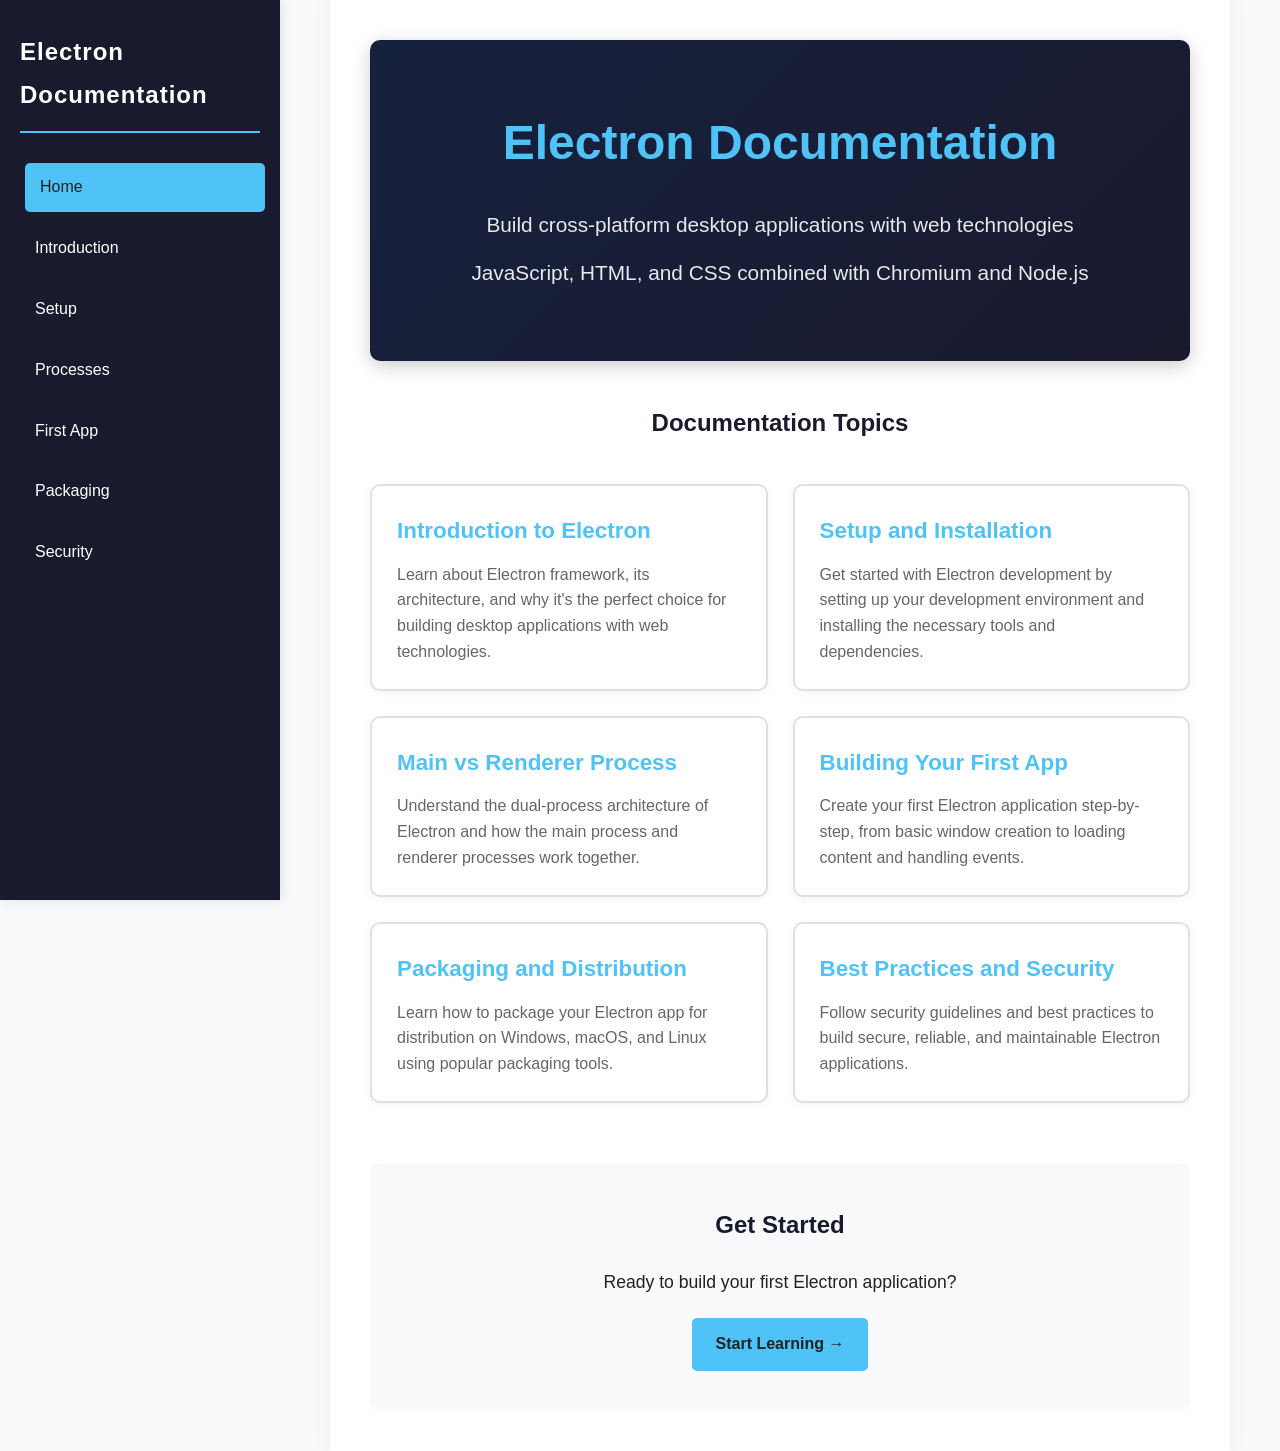
==== commit 3c3bb87b: "Create multi-page documentation site structure with all pages Co-authored-by: Paulanton07 <91845342+" ====
--- a/index.html
+++ b/index.html
@@ -3,93 +3,77 @@
 <head>
   <meta charset="UTF-8">
   <meta name="viewport" content="width=device-width, initial-scale=1.0">
-  <title>Electron App Development Documentation</title>
-  <link rel="stylesheet" href="styles.css">
+  <meta name="description" content="Comprehensive Electron framework documentation covering setup, development, and best practices for building cross-platform desktop applications.">
+  <meta name="keywords" content="Electron, JavaScript, Desktop Apps, Cross-platform, Node.js, Chromium">
+  <meta name="author" content="Electron Documentation">
+  <title>Electron Documentation - Build Cross-Platform Desktop Apps</title>
+  <link rel="stylesheet" href="assets/css/styles.css">
 </head>
 <body>
-  <div class="container">
-    <nav id="navbar">
-      <header>Electron Documentation</header>
-      <a class="nav-link" href="#Introduction_to_Electron">Introduction to Electron</a>
-      <a class="nav-link" href="#Setup_and_Installation">Setup and Installation</a>
-      <a class="nav-link" href="#Main_vs_Renderer_Process">Main vs Renderer Process</a>
-      <a class="nav-link" href="#Building_Your_First_App">Building Your First App</a>
-      <a class="nav-link" href="#Packaging_and_Distribution">Packaging and Distribution</a>
-      <a class="nav-link" href="#Best_Practices_and_Security">Best Practices and Security</a>
-    </nav>
-    
-    <main id="main-doc">
+  <nav class="navbar">
+    <div class="navbar-header">Electron Documentation</div>
+    <div class="nav-links">
+      <a class="nav-link active" href="index.html">Home</a>
+      <a class="nav-link" href="docs/introduction.html">Introduction</a>
+      <a class="nav-link" href="docs/setup.html">Setup</a>
+      <a class="nav-link" href="docs/processes.html">Processes</a>
+      <a class="nav-link" href="docs/first-app.html">First App</a>
+      <a class="nav-link" href="docs/packaging.html">Packaging</a>
+      <a class="nav-link" href="docs/security.html">Security</a>
+    </div>
+  </nav>
 
-      <section class="main-section" id="Introduction_to_Electron">
-        <header>Introduction to Electron</header>
-        <p>Electron is a framework for building cross-platform desktop applications using web technologies.</p>
-        <p>It combines Chromium and Node.js into a single runtime.</p>
-        <ul>
-          <li>Open source</li>
-          <li>Cross-platform</li>
-          <li>Active community</li>
-        </ul>
-        <code>const { app, BrowserWindow } = require('electron');</code>
+  <div class="main-container">
+    <div class="content">
+      <a href="#main-content" class="skip-link">Skip to main content</a>
+      
+      <div id="main-content" class="hero">
+        <h1>Electron Documentation</h1>
+        <p>Build cross-platform desktop applications with web technologies</p>
+        <p>JavaScript, HTML, and CSS combined with Chromium and Node.js</p>
+      </div>
+
+      <section>
+        <h2 style="text-align: center; margin-bottom: 30px; color: #1a1a2e;">Documentation Topics</h2>
+        <div class="doc-grid">
+          <a href="docs/introduction.html" class="doc-card">
+            <h3>Introduction to Electron</h3>
+            <p>Learn about Electron framework, its architecture, and why it's the perfect choice for building desktop applications with web technologies.</p>
+          </a>
+
+          <a href="docs/setup.html" class="doc-card">
+            <h3>Setup and Installation</h3>
+            <p>Get started with Electron development by setting up your development environment and installing the necessary tools and dependencies.</p>
+          </a>
+
+          <a href="docs/processes.html" class="doc-card">
+            <h3>Main vs Renderer Process</h3>
+            <p>Understand the dual-process architecture of Electron and how the main process and renderer processes work together.</p>
+          </a>
+
+          <a href="docs/first-app.html" class="doc-card">
+            <h3>Building Your First App</h3>
+            <p>Create your first Electron application step-by-step, from basic window creation to loading content and handling events.</p>
+          </a>
+
+          <a href="docs/packaging.html" class="doc-card">
+            <h3>Packaging and Distribution</h3>
+            <p>Learn how to package your Electron app for distribution on Windows, macOS, and Linux using popular packaging tools.</p>
+          </a>
+
+          <a href="docs/security.html" class="doc-card">
+            <h3>Best Practices and Security</h3>
+            <p>Follow security guidelines and best practices to build secure, reliable, and maintainable Electron applications.</p>
+          </a>
+        </div>
       </section>
 
-      <section class="main-section" id="Setup_and_Installation">
-        <header>Setup and Installation</header>
-        <p>To get started, install Electron via npm:</p>
-        <p>Make sure you have Node.js installed first.</p>
-        <ul>
-          <li>Install Node.js</li>
-          <li>Run <code>npm install electron --save-dev</code></li>
-        </ul>
-        <code>npm install electron --save-dev</code>
+      <section style="margin-top: 60px; text-align: center; padding: 40px 20px; background: #f8f9fa; border-radius: 10px;">
+        <h2 style="color: #1a1a2e; margin-bottom: 20px;">Get Started</h2>
+        <p style="font-size: 1.1em; margin-bottom: 20px;">Ready to build your first Electron application?</p>
+        <a href="docs/introduction.html" class="nav-button" style="display: inline-block;">Start Learning →</a>
       </section>
-
-      <section class="main-section" id="Main_vs_Renderer_Process">
-        <header>Main vs Renderer Process</header>
-        <p>Electron apps have two types of processes: main and renderer.</p>
-        <p>The main process manages the app lifecycle, while renderer processes handle UI.</p>
-        <ul>
-          <li>Main process: Node.js environment</li>
-          <li>Renderer process: Browser environment</li>
-        </ul>
-        <code>// main.js</code>
-        <code>// renderer.js</code>
-      </section>
-
-      <section class="main-section" id="Building_Your_First_App">
-        <header>Building Your First App</header>
-        <p>Create a main.js file and an index.html file.</p>
-        <p>Use Electron APIs to open windows and load content.</p>
-        <ul>
-          <li>Create <code>main.js</code></li>
-          <li>Create <code>index.html</code></li>
-        </ul>
-        <code>app.on('ready', createWindow);</code>
-      </section>
-
-      <section class="main-section" id="Packaging_and_Distribution">
-        <header>Packaging and Distribution</header>
-        <p>Package your app using tools like electron-packager or electron-builder.</p>
-        <p>Distribute your app for Windows, macOS, and Linux.</p>
-        <ul>
-          <li>Use <code>electron-packager</code></li>
-          <li>Use <code>electron-builder</code></li>
-        </ul>
-        <code>npx electron-packager .</code>
-      </section>
-
-      <section class="main-section" id="Best_Practices_and_Security">
-        <header>Best Practices and Security</header>
-        <p>Follow security guidelines to protect your users.</p>
-        <p>Keep dependencies up to date and avoid using Node.js integration in renderer unless necessary.</p>
-        <ul>
-          <li>Disable Node.js integration in renderer</li>
-          <li>Use context isolation</li>
-          <li>Validate user input</li>
-        </ul>
-        <code>webPreferences: { nodeIntegration: false, contextIsolation: true }</code>
-      </section>
-
-    </main>
+    </div>
   </div>
 </body>
-</html>+</html>
--- a/assets/css/styles.css
+++ b/assets/css/styles.css
@@ -0,0 +1,368 @@
+/* Global Styles */
+* {
+  box-sizing: border-box;
+  margin: 0;
+  padding: 0;
+}
+
+:root {
+  --primary-color: #4fc3f7;
+  --dark-bg: #1a1a2e;
+  --darker-bg: #16213e;
+  --light-bg: #f8f9fa;
+  --text-dark: #222;
+  --text-light: #fff;
+  --code-bg: #f4f4f4;
+  --border-color: #e0e0e0;
+  --nav-width: 280px;
+  --transition-speed: 0.3s;
+}
+
+body {
+  font-family: 'Segoe UI', Tahoma, Geneva, Verdana, sans-serif;
+  line-height: 1.8;
+  background: var(--light-bg);
+  color: var(--text-dark);
+}
+
+/* Navigation Styles */
+.navbar {
+  width: var(--nav-width);
+  background: var(--dark-bg);
+  color: var(--text-light);
+  padding: 30px 20px;
+  position: fixed;
+  top: 0;
+  left: 0;
+  height: 100vh;
+  overflow-y: auto;
+  display: flex;
+  flex-direction: column;
+  box-shadow: 2px 0 10px rgba(0, 0, 0, 0.1);
+  z-index: 1000;
+}
+
+.navbar-header {
+  font-size: 1.5em;
+  font-weight: bold;
+  margin-bottom: 30px;
+  letter-spacing: 1px;
+  border-bottom: 2px solid var(--primary-color);
+  padding-bottom: 15px;
+}
+
+.nav-links {
+  display: flex;
+  flex-direction: column;
+  gap: 12px;
+}
+
+.nav-link {
+  color: var(--text-light);
+  text-decoration: none;
+  padding: 10px 15px;
+  border-radius: 5px;
+  transition: all var(--transition-speed);
+  display: block;
+}
+
+.nav-link:hover,
+.nav-link.active {
+  background: var(--primary-color);
+  color: var(--text-dark);
+  transform: translateX(5px);
+}
+
+/* Main Content Area */
+.main-container {
+  margin-left: var(--nav-width);
+  min-height: 100vh;
+}
+
+.content {
+  max-width: 900px;
+  margin: 0 auto;
+  padding: 40px;
+  background: #fff;
+  min-height: 100vh;
+  box-shadow: 0 0 20px rgba(0, 0, 0, 0.05);
+}
+
+/* Landing Page Styles */
+.hero {
+  text-align: center;
+  padding: 60px 20px;
+  background: linear-gradient(135deg, var(--darker-bg) 0%, var(--dark-bg) 100%);
+  color: var(--text-light);
+  border-radius: 10px;
+  margin-bottom: 40px;
+  box-shadow: 0 5px 20px rgba(0, 0, 0, 0.2);
+}
+
+.hero h1 {
+  font-size: 3em;
+  margin-bottom: 20px;
+  color: var(--primary-color);
+}
+
+.hero p {
+  font-size: 1.3em;
+  margin-bottom: 10px;
+  opacity: 0.9;
+}
+
+.doc-grid {
+  display: grid;
+  grid-template-columns: repeat(auto-fit, minmax(280px, 1fr));
+  gap: 25px;
+  margin-top: 40px;
+}
+
+.doc-card {
+  background: #fff;
+  padding: 25px;
+  border-radius: 10px;
+  text-decoration: none;
+  color: var(--text-dark);
+  border: 2px solid var(--border-color);
+  transition: all var(--transition-speed);
+  box-shadow: 0 2px 10px rgba(0, 0, 0, 0.05);
+}
+
+.doc-card:hover {
+  transform: translateY(-5px);
+  border-color: var(--primary-color);
+  box-shadow: 0 5px 20px rgba(0, 0, 0, 0.15);
+}
+
+.doc-card h3 {
+  color: var(--primary-color);
+  margin-bottom: 10px;
+  font-size: 1.4em;
+}
+
+.doc-card p {
+  color: #666;
+  line-height: 1.6;
+}
+
+/* Documentation Page Styles */
+.doc-header {
+  border-bottom: 3px solid var(--primary-color);
+  padding-bottom: 20px;
+  margin-bottom: 30px;
+}
+
+.doc-header h1 {
+  font-size: 2.5em;
+  color: var(--dark-bg);
+  margin-bottom: 10px;
+}
+
+.doc-section {
+  margin-bottom: 40px;
+}
+
+.doc-section h2 {
+  color: var(--dark-bg);
+  margin-bottom: 15px;
+  font-size: 1.8em;
+}
+
+.doc-section p {
+  margin-bottom: 15px;
+  color: #444;
+}
+
+.doc-section ul {
+  margin: 20px 0 20px 30px;
+}
+
+.doc-section li {
+  margin-bottom: 10px;
+  color: #444;
+}
+
+/* Code Blocks */
+code {
+  background: var(--code-bg);
+  padding: 3px 8px;
+  border-radius: 4px;
+  font-family: 'Courier New', monospace;
+  font-size: 0.9em;
+  color: #c7254e;
+  border: 1px solid #e0e0e0;
+}
+
+pre {
+  background: var(--code-bg);
+  padding: 20px;
+  border-radius: 8px;
+  overflow-x: auto;
+  margin: 20px 0;
+  border-left: 4px solid var(--primary-color);
+}
+
+pre code {
+  background: none;
+  padding: 0;
+  border: none;
+  color: var(--text-dark);
+}
+
+/* Navigation Buttons */
+.page-navigation {
+  display: flex;
+  justify-content: space-between;
+  align-items: center;
+  margin-top: 50px;
+  padding-top: 30px;
+  border-top: 2px solid var(--border-color);
+  gap: 20px;
+}
+
+.nav-button {
+  display: inline-block;
+  padding: 12px 24px;
+  background: var(--primary-color);
+  color: var(--text-dark);
+  text-decoration: none;
+  border-radius: 5px;
+  font-weight: 600;
+  transition: all var(--transition-speed);
+  text-align: center;
+}
+
+.nav-button:hover {
+  background: var(--dark-bg);
+  color: var(--text-light);
+  transform: scale(1.05);
+}
+
+.nav-button.disabled {
+  opacity: 0.5;
+  pointer-events: none;
+}
+
+.back-home {
+  padding: 10px 20px;
+  background: var(--darker-bg);
+  color: var(--text-light);
+  text-decoration: none;
+  border-radius: 5px;
+  transition: all var(--transition-speed);
+}
+
+.back-home:hover {
+  background: var(--primary-color);
+  color: var(--text-dark);
+}
+
+/* Responsive Design */
+@media (max-width: 900px) {
+  .navbar {
+    width: 100%;
+    height: auto;
+    position: relative;
+    padding: 20px;
+  }
+
+  .navbar-header {
+    font-size: 1.3em;
+    margin-bottom: 20px;
+  }
+
+  .nav-links {
+    flex-direction: row;
+    flex-wrap: wrap;
+    gap: 10px;
+  }
+
+  .nav-link {
+    padding: 8px 12px;
+    font-size: 0.9em;
+  }
+
+  .main-container {
+    margin-left: 0;
+  }
+
+  .content {
+    padding: 20px;
+  }
+
+  .hero h1 {
+    font-size: 2em;
+  }
+
+  .hero p {
+    font-size: 1.1em;
+  }
+
+  .doc-grid {
+    grid-template-columns: 1fr;
+  }
+
+  .page-navigation {
+    flex-direction: column;
+  }
+
+  .nav-button {
+    width: 100%;
+  }
+}
+
+@media (max-width: 600px) {
+  .content {
+    padding: 15px;
+  }
+
+  .doc-header h1 {
+    font-size: 2em;
+  }
+
+  .doc-section h2 {
+    font-size: 1.5em;
+  }
+
+  .hero {
+    padding: 40px 15px;
+  }
+
+  .hero h1 {
+    font-size: 1.8em;
+  }
+}
+
+/* Accessibility */
+.skip-link {
+  position: absolute;
+  top: -40px;
+  left: 0;
+  background: var(--primary-color);
+  color: var(--text-dark);
+  padding: 8px;
+  text-decoration: none;
+  z-index: 100;
+}
+
+.skip-link:focus {
+  top: 0;
+}
+
+/* Print Styles */
+@media print {
+  .navbar,
+  .page-navigation,
+  .back-home {
+    display: none;
+  }
+
+  .main-container {
+    margin-left: 0;
+  }
+
+  .content {
+    box-shadow: none;
+  }
+}
